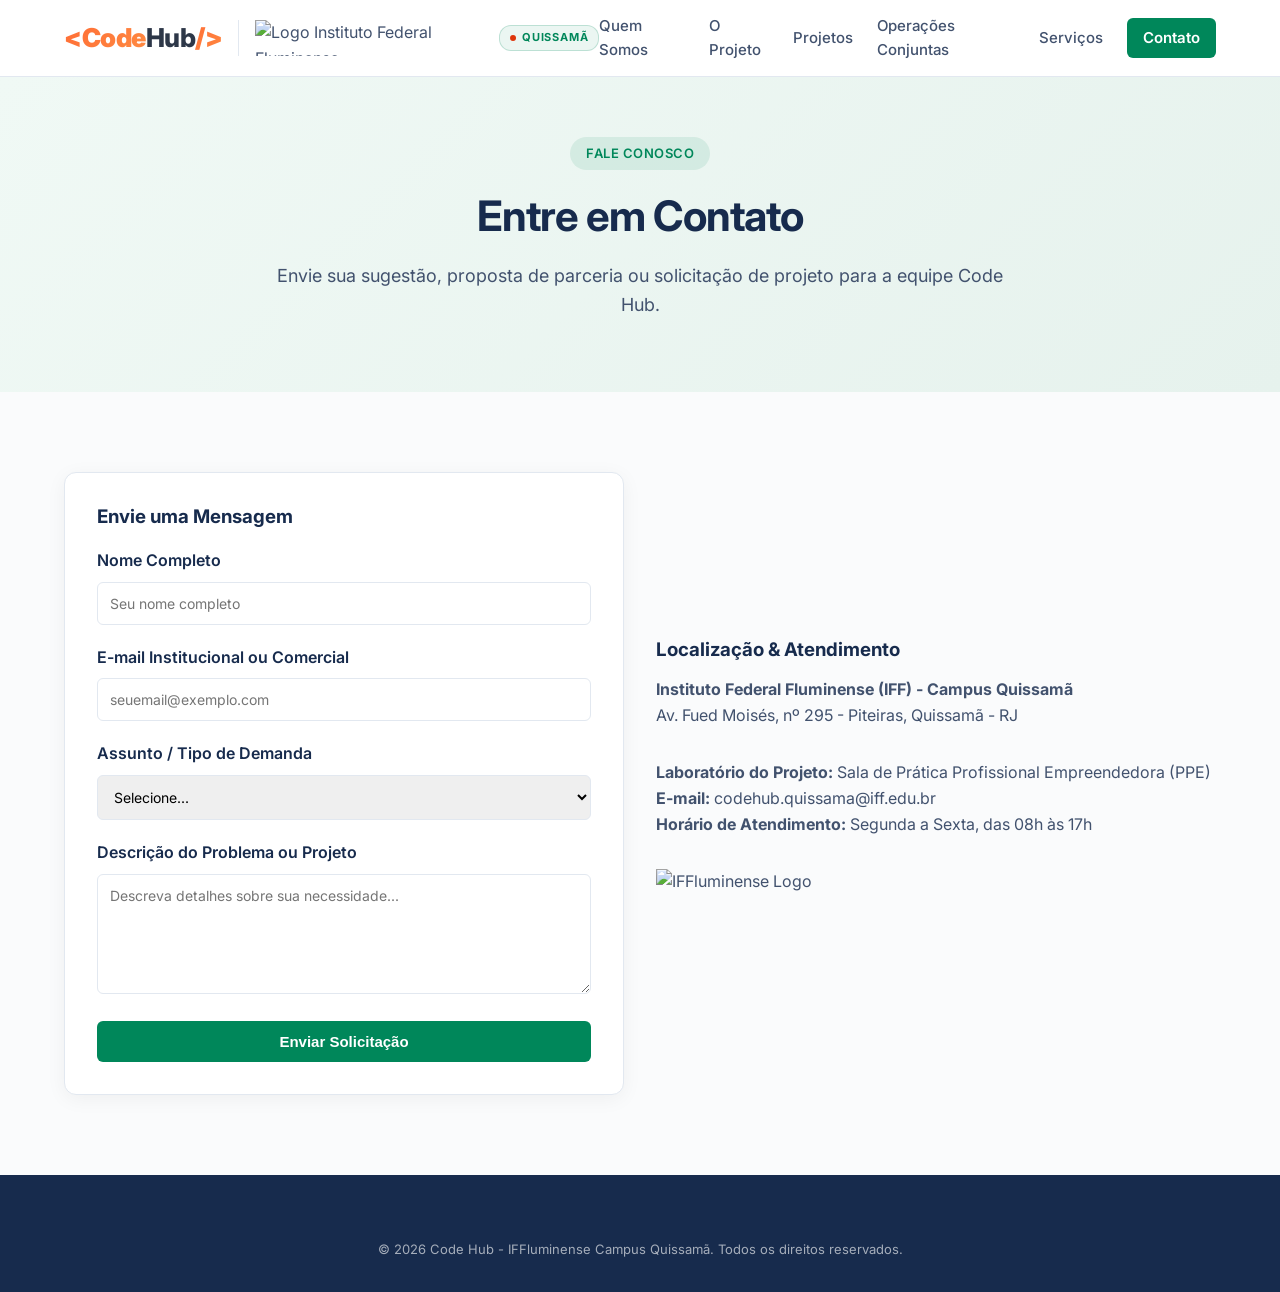
==== contato.html @ ef2cb18b "Create contato.html" ====
<!DOCTYPE html>
<html lang="pt-BR">
<head>
    <meta charset="UTF-8">
    <meta name="viewport" content="width=device-width, initial-scale=1.0">
    <title>Contato | Code Hub</title>
    <link rel="preconnect" href="https://fonts.googleapis.com">
    <link rel="preconnect" href="https://fonts.gstatic.com" crossorigin>
    <link href="https://fonts.googleapis.com/css2?family=Inter:wght@300;400;500;600;700;800;900&display=swap" rel="stylesheet">
    <link rel="stylesheet" href="index.css">
    <style>
        .form-group {
            margin-bottom: 20px;
        }
        .form-group label {
            display: block;
            font-weight: 600;
            margin-bottom: 8px;
            color: var(--dark-color);
        }
        .form-group input, .form-group textarea, .form-group select {
            width: 100%;
            padding: 12px;
            border: 1px solid var(--border-color);
            border-radius: var(--radius-sm);
            font-family: inherit;
            font-size: 14px;
        }
        .form-group textarea {
            resize: vertical;
            height: 120px;
        }
        .contact-box {
            background-color: var(--bg-card);
            padding: 32px;
            border-radius: var(--radius-md);
            border: 1px solid var(--border-color);
            box-shadow: var(--shadow-soft);
        }
    </style>
</head>
<body>

    <header class="navbar">
        <div class="container nav-container">
            <div class="brand-wrapper">
                <a href="index.html" class="brand-logo logo-3d">
                    <span class="logo-code">&lt;Code</span><span class="logo-hub">Hub</span><span class="logo-slash">/&gt;</span>
                </a>
                <div class="iff-brand-container">
                    <img src="logo-iff.png" alt="Logo Instituto Federal Fluminense" class="iff-logo-img">
                    <div class="iff-badge-discrete">
                        <span class="iff-dot"></span> Quissamã
                    </div>
                </div>
            </div>

            <nav class="nav-menu">
                <a href="quem-somos.html">Quem Somos</a>
                <a href="o-projeto.html">O Projeto</a>
                <a href="projetos.html">Projetos</a>
                <a href="operacoes.html">Operações Conjuntas</a>
                <a href="servicos.html">Serviços</a>
                <a href="contato.html" class="active btn-nav">Contato</a>
            </nav>
        </div>
    </header>

    <section class="hero" style="padding: 60px 0 40px 0;">
        <div class="container hero-content">
            <span class="badge">Fale Conosco</span>
            <h1>Entre em Contato</h1>
            <p>Envie sua sugestão, proposta de parceria ou solicitação de projeto para a equipe Code Hub.</p>
        </div>
    </section>

    <section class="section">
        <div class="container">
            <div class="grid grid-2">
                <!-- FORMULÁRIO -->
                <div class="contact-box">
                    <h3>Envie uma Mensagem</h3>
                    <form style="margin-top: 20px;" onsubmit="event.preventDefault(); alert('Mensagem enviada com sucesso! Em breve entraremos em contato.');">
                        <div class="form-group">
                            <label for="nome">Nome Completo</label>
                            <input type="text" id="nome" required placeholder="Seu nome completo">
                        </div>
                        <div class="form-group">
                            <label for="email">E-mail Institucional ou Comercial</label>
                            <input type="email" id="email" required placeholder="seuemail@exemplo.com">
                        </div>
                        <div class="form-group">
                            <label for="assunto">Assunto / Tipo de Demanda</label>
                            <select id="assunto" required>
                                <option value="">Selecione...</option>
                                <option value="sistema">Proposta de Novo Sistema</option>
                                <option value="parceria">Parceria / Operação Conjunta</option>
                                <option value="duvida">Dúvida / Informação</option>
                            </select>
                        </div>
                        <div class="form-group">
                            <label for="mensagem">Descrição do Problema ou Projeto</label>
                            <textarea id="mensagem" required placeholder="Descreva detalhes sobre sua necessidade..."></textarea>
                        </div>
                        <button type="submit" class="btn btn-primary" style="width: 100%;">Enviar Solicitação</button>
                    </form>
                </div>

                <!-- INFORMAÇÕES DE LOCALIZAÇÃO E CONTATO -->
                <div style="display: flex; flex-direction: column; justify-content: center;">
                    <h3>Localização &amp; Atendimento</h3>
                    <p class="mt-2"><strong>Instituto Federal Fluminense (IFF) - Campus Quissamã</strong></p>
                    <p>Av. Fued Moisés, nº 295 - Piteiras, Quissamã - RJ</p>

                    <div class="mt-4">
                        <p><strong>Laboratório do Projeto:</strong> Sala de Prática Profissional Empreendedora (PPE)</p>
                        <p><strong>E-mail:</strong> codehub.quissama@iff.edu.br</p>
                        <p><strong>Horário de Atendimento:</strong> Segunda a Sexta, das 08h às 17h</p>
                    </div>

                    <div class="mt-4">
                        <img src="logo-iff.png" alt="IFFluminense Logo" style="height: 60px; width: auto;">
                    </div>
                </div>
            </div>
        </div>
    </section>

    <footer class="footer">
        <div class="container">
            <div class="footer-bottom" style="margin-top: 0; padding-top: 0; border-top: none;">
                <p>&copy; 2026 Code Hub - IFFluminense Campus Quissamã. Todos os direitos reservados.</p>
            </div>
        </div>
    </footer>

</body>
</html>
---- index.css ----
/* ==========================================================================
   CODE HUB - HOSTER STYLE SHEET (index.css)
   Cores Globais: Inspiradas na identidade do IFF e no ecossistema tech clean
   ========================================================================== */

:root {
    --primary-color: #00875a;      /* Verde institucional IFF clean */
    --primary-dark: #006644;       /* Verde escuro para hover */
    --secondary-color: #0052cc;    /* Azul tech moderno */
    --dark-color: #172b4d;          /* Texto e títulos escuros */
    --body-color: #42526e;          /* Texto corrido */
    --bg-light: #f4f5f7;           /* Fundo levemente cinza clean */
    --bg-card: #ffffff;            /* Fundo branco limpo */
    --border-color: #e2e8f0;       /* Linhas e bordas suaves */
    --accent-red: #de350b;         /* Detalhe vermelho sutil estilo IFF */
    
    --radius-sm: 6px;
    --radius-md: 12px;
    --shadow-soft: 0 4px 20px rgba(0, 0, 0, 0.05);
    --shadow-hover: 0 8px 30px rgba(0, 0, 0, 0.12);
    --transition: all 0.3s ease;
}

/* Base e Reset */
* {
    margin: 0;
    padding: 0;
    box-sizing: border-box;
}

html {
    scroll-behavior: smooth;
}

body {
    font-family: 'Inter', -apple-system, BlinkMacSystemFont, sans-serif;
    color: var(--body-color);
    background-color: #fafbfc;
    line-height: 1.6;
}

h1, h2, h3, h4, h5, h6 {
    color: var(--dark-color);
    font-weight: 700;
    line-height: 1.25;
}

a {
    text-decoration: none;
    color: inherit;
}

ul {
    list-style: none;
}

img {
    max-width: 100%;
    height: auto;
    display: block;
}

/* Layout Containers */
.container {
    width: 100%;
    max-width: 1200px;
    margin: 0 auto;
    padding: 0 24px;
}

.section {
    padding: 80px 0;
}

.bg-light {
    background-color: var(--bg-light);
}

.mt-2 { margin-top: 16px; }
.mt-4 { margin-top: 32px; }
.mt-5 { margin-top: 48px; }

/* Grid System */
.grid {
    display: grid;
    gap: 32px;
}

.grid-2 { grid-template-columns: repeat(2, 1fr); }
.grid-3 { grid-template-columns: repeat(3, 1fr); }
.grid-4 { grid-template-columns: repeat(4, 1fr); }

/* Navigation Bar */
.navbar {
    position: sticky;
    top: 0;
    background-color: rgba(255, 255, 255, 0.98);
    backdrop-filter: blur(8px);
    border-bottom: 1px solid var(--border-color);
    z-index: 1000;
    padding: 14px 0;
}

.nav-container {
    display: flex;
    align-items: center;
    justify-content: space-between;
}

.brand-wrapper {
    display: flex;
    align-items: center;
    gap: 16px;
}

/* ==========================================================================
   LOGO CLEAN & DEFINIDA - CODE HUB
   ========================================================================== */
.logo-3d {
    font-size: 26px;
    font-weight: 800;
    letter-spacing: -0.5px;
    display: inline-flex;
    align-items: center;
    text-transform: none;
    transition: transform 0.3s ease;
}

.logo-3d:hover {
    transform: translateY(-1px);
}

.logo-3d .logo-code,
.logo-3d .logo-slash {
    background: linear-gradient(135deg, #FF6B35 0%, #FF8C42 100%);
    -webkit-background-clip: text;
    -webkit-text-fill-color: transparent;
    font-weight: 900;
}

.logo-3d .logo-hub {
    color: #2D3748;
    font-weight: 800;
}

/* LOGO OFICIAL IFF */
.iff-brand-container {
    display: flex;
    align-items: center;
    gap: 8px;
    border-left: 1px solid var(--border-color);
    padding-left: 16px;
}

.iff-logo-img {
    height: 36px;
    width: auto;
    object-fit: contain;
}

.iff-badge-discrete {
    display: flex;
    align-items: center;
    gap: 6px;
    font-size: 11px;
    font-weight: 700;
    letter-spacing: 0.8px;
    text-transform: uppercase;
    color: #00875a;
    background: rgba(0, 135, 90, 0.08);
    border: 1px solid rgba(0, 135, 90, 0.2);
    padding: 3px 10px;
    border-radius: 12px;
}

.iff-dot {
    width: 6px;
    height: 6px;
    background-color: #de350b;
    border-radius: 50%;
    display: inline-block;
}

.nav-menu {
    display: flex;
    align-items: center;
    gap: 24px;
}

.nav-menu a {
    font-weight: 500;
    font-size: 15px;
    color: var(--body-color);
    transition: var(--transition);
}

.nav-menu a:hover,
.nav-menu a.active {
    color: var(--primary-color);
    font-weight: 600;
}

/* Buttons */
.btn {
    display: inline-block;
    padding: 12px 24px;
    border-radius: var(--radius-sm);
    font-weight: 600;
    font-size: 15px;
    cursor: pointer;
    transition: var(--transition);
}

.btn-primary {
    background-color: var(--primary-color);
    color: #ffffff;
    border: none;
}

.btn-primary:hover {
    background-color: var(--primary-dark);
    transform: translateY(-2px);
}

.btn-outline {
    background-color: transparent;
    color: var(--dark-color);
    border: 1px solid var(--border-color);
}

.btn-outline:hover {
    background-color: var(--bg-light);
    border-color: var(--dark-color);
}

.btn-nav {
    background-color: var(--primary-color);
    color: #ffffff !important;
    padding: 8px 16px;
    border-radius: var(--radius-sm);
}

.btn-nav:hover {
    background-color: var(--primary-dark);
}

/* Hero Section */
.hero {
    padding: 100px 0 80px 0;
    background: linear-gradient(135deg, #f0f9f5 0%, #e6f2ed 100%);
    text-align: center;
}

.hero-content {
    max-width: 800px;
}

.badge {
    display: inline-block;
    background-color: rgba(0, 135, 90, 0.1);
    color: var(--primary-color);
    font-weight: 600;
    font-size: 13px;
    padding: 6px 16px;
    border-radius: 20px;
    margin-bottom: 20px;
    text-transform: uppercase;
    letter-spacing: 0.5px;
}

.hero h1 {
    font-size: 42px;
    margin-bottom: 20px;
    letter-spacing: -1px;
}

.hero p {
    font-size: 18px;
    margin-bottom: 32px;
}

.hero-buttons {
    display: flex;
    justify-content: center;
    gap: 16px;
}

/* Section Header Titles */
.section-title {
    text-align: center;
    max-width: 650px;
    margin: 0 auto 56px auto;
}

.section-title h2 {
    font-size: 32px;
    margin-bottom: 12px;
    letter-spacing: -0.5px;
}

.section-title p {
    font-size: 16px;
    color: #6b778c;
}

/* Cards & About Section */
.card-about {
    display: flex;
    flex-direction: column;
    justify-content: center;
}

.card-about h3 {
    font-size: 26px;
    margin-bottom: 16px;
}

.card-about p {
    margin-bottom: 16px;
}

.about-image-wrapper img {
    border-radius: var(--radius-md);
    box-shadow: var(--shadow-soft);
    object-fit: cover;
    width: 100%;
    height: 380px;
}

.card-pilar {
    background-color: var(--bg-card);
    padding: 32px;
    border-radius: var(--radius-md);
    border: 1px solid var(--border-color);
    box-shadow: var(--shadow-soft);
    transition: var(--transition);
}

.card-pilar:hover {
    transform: translateY(-5px);
    box-shadow: var(--shadow-hover);
}

.pilar-icon {
    font-size: 32px;
    margin-bottom: 16px;
}

.card-pilar h4 {
    font-size: 18px;
    margin-bottom: 10px;
}

/* Workflow & Organograma */
.workflow-list {
    margin-top: 24px;
}

.workflow-list li {
    display: flex;
    align-items: center;
    gap: 16px;
    margin-bottom: 16px;
    font-weight: 500;
}

.workflow-list span {
    background-color: var(--primary-color);
    color: #ffffff;
    width: 28px;
    height: 28px;
    border-radius: 50%;
    display: flex;
    align-items: center;
    justify-content: center;
    font-size: 13px;
    font-weight: 700;
    flex-shrink: 0;
}

.card-organograma {
    background-color: var(--bg-card);
    padding: 32px;
    border-radius: var(--radius-md);
    border: 1px solid var(--border-color);
}

.card-organograma h3 {
    font-size: 20px;
    margin-bottom: 24px;
    text-align: center;
}

.tree-node {
    padding: 12px;
    border-radius: var(--radius-sm);
    text-align: center;
    font-weight: 600;
    font-size: 14px;
    margin-bottom: 12px;
}

.tree-node.main {
    background-color: var(--dark-color);
    color: #ffffff;
}

.tree-node.coordinator {
    background-color: var(--primary-color);
    color: #ffffff;
}

.tree-grid {
    display: grid;
    grid-template-columns: repeat(2, 1fr);
    gap: 8px;
}

.tree-node.team {
    background-color: var(--bg-light);
    border: 1px solid var(--border-color);
    color: var(--dark-color);
    font-weight: 500;
    font-size: 13px;
}

/* Projetos */
.category-title {
    font-size: 20px;
    margin-bottom: 24px;
    display: flex;
    align-items: center;
    gap: 12px;
}

.badge-status {
    padding: 4px 12px;
    border-radius: 12px;
    font-size: 12px;
    font-weight: 700;
    text-transform: uppercase;
}

.status-andamento {
    background-color: #deebff;
    color: #0747a6;
}

.status-pretendido {
    background-color: #fffae6;
    color: #172b4d;
}

.status-concluido {
    background-color: #e3fcef;
    color: #006644;
}

.card-project {
    background-color: var(--bg-card);
    border-radius: var(--radius-md);
    border: 1px solid var(--border-color);
    overflow: hidden;
    box-shadow: var(--shadow-soft);
    transition: var(--transition);
}

.card-project:hover {
    transform: translateY(-4px);
    box-shadow: var(--shadow-hover);
}

.project-img-container img {
    height: 180px;
    width: 100%;
    object-fit: cover;
}

.project-body {
    padding: 24px;
}

.project-body h4 {
    font-size: 18px;
    margin-bottom: 10px;
}

.project-body p {
    font-size: 14px;
    margin-bottom: 16px;
}

.tag {
    display: inline-block;
    background-color: var(--bg-light);
    color: var(--body-color);
    font-size: 12px;
    padding: 4px 8px;
    border-radius: 4px;
    margin-right: 6px;
    font-weight: 500;
}

/* Operações Conjuntas */
.card-operacao {
    background-color: var(--bg-card);
    padding: 32px;
    border-radius: var(--radius-md);
    border: 1px solid var(--border-color);
}

.operacao-header {
    display: flex;
    align-items: center;
    gap: 12px;
    margin-bottom: 16px;
}

.operacao-header .icon {
    font-size: 28px;
}

.operacao-header h3 {
    font-size: 18px;
}

/* Serviços */
.card-service {
    background-color: var(--bg-card);
    padding: 24px;
    border-radius: var(--radius-sm);
    border: 1px solid var(--border-color);
    transition: var(--transition);
}

.card-service:hover {
    border-color: var(--primary-color);
}

.card-service h4 {
    font-size: 16px;
    margin-bottom: 8px;
}

.card-service p {
    font-size: 13px;
}

/* Footer */
.footer {
    background-color: var(--dark-color);
    color: #a5adba;
    padding: 64px 0 32px 0;
}

.footer-logo.logo-3d .logo-hub {
    color: #FFFFFF;
}

.footer-desc {
    margin-top: 16px;
    max-width: 400px;
    font-size: 14px;
}

.footer-contact h4 {
    color: #ffffff;
    font-size: 18px;
    margin-bottom: 8px;
}

.footer-contact p {
    font-size: 14px;
}

.footer-iff-brand {
    margin-top: 16px;
    display: flex;
    align-items: center;
    gap: 12px;
}

.footer-iff-img {
    height: 48px;
    width: auto;
    background: #ffffff;
    padding: 4px;
    border-radius: 4px;
}

.footer-bottom {
    margin-top: 48px;
    padding-top: 24px;
    border-top: 1px solid rgba(255, 255, 255, 0.1);
    text-align: center;
    font-size: 13px;
}

/* Responsividade / Mobile */
@media (max-width: 992px) {
    .grid-4 { grid-template-columns: repeat(2, 1fr); }
    .grid-3 { grid-template-columns: repeat(1, 1fr); }
    .hero h1 { font-size: 36px; }
}

@media (max-width: 768px) {
    .grid-2 { grid-template-columns: repeat(1, 1fr); }
    .nav-menu { display: none; }
    .hero h1 { font-size: 28px; }
    .hero p { font-size: 16px; }
    .section { padding: 48px 0; }
    .brand-wrapper { flex-direction: column; align-items: flex-start; gap: 8px; }
    .iff-brand-container { border-left: none; padding-left: 0; }
}
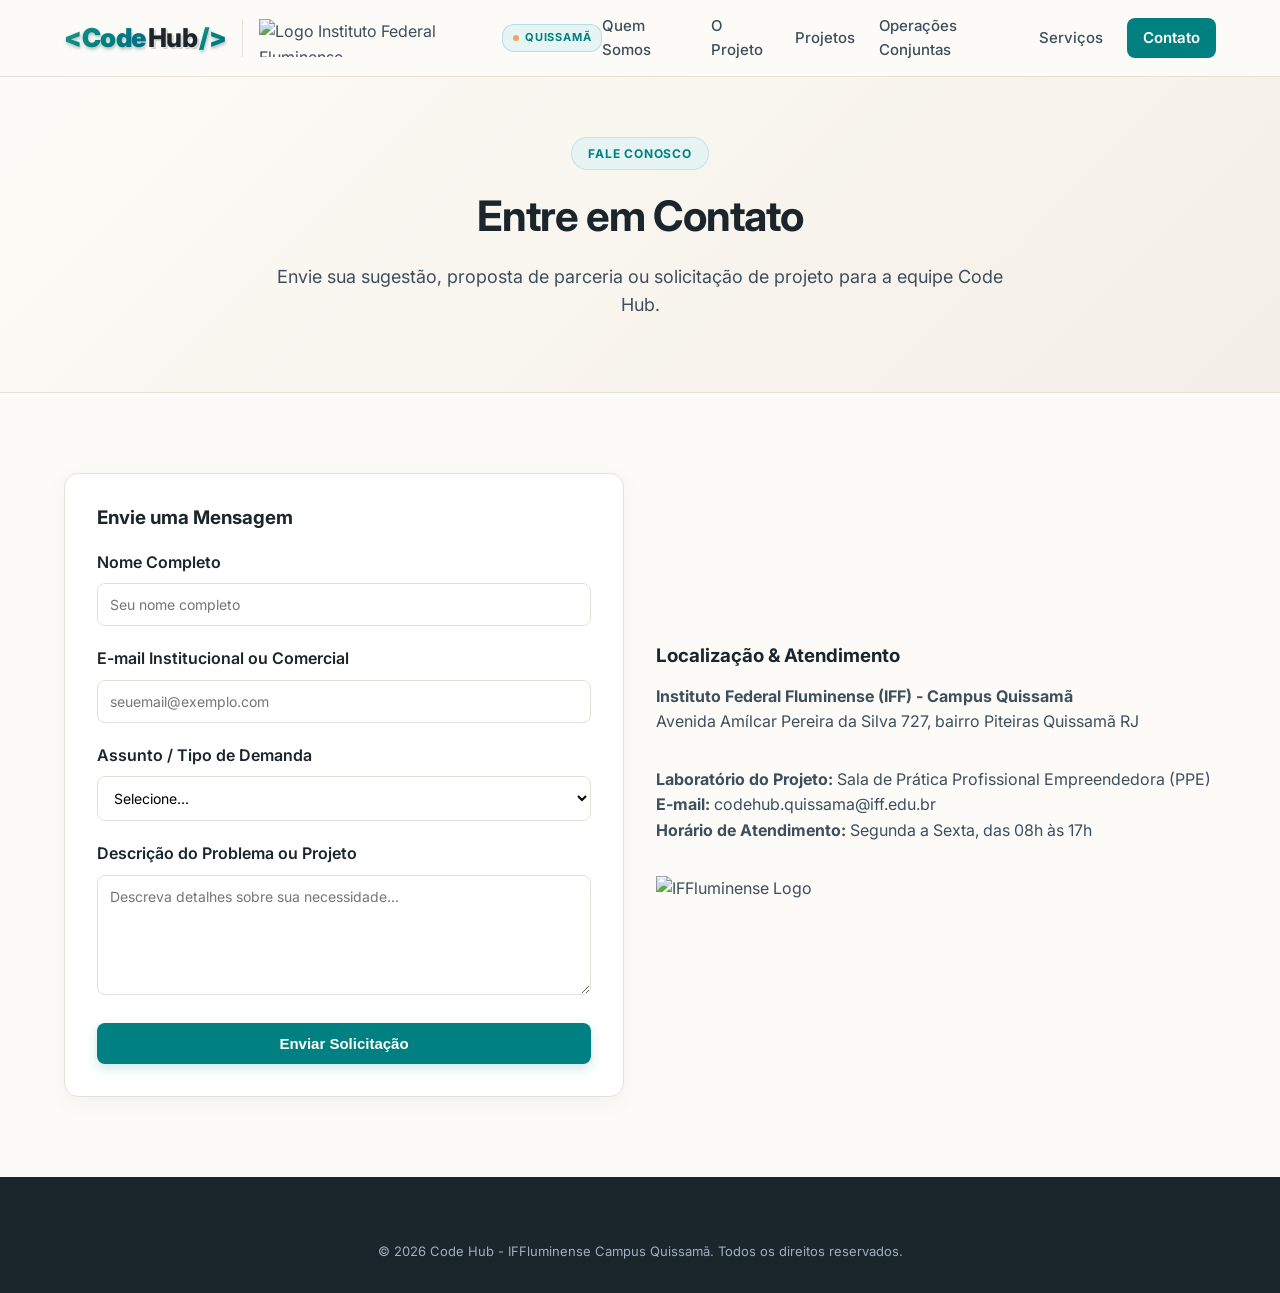
==== commit 62e17db1: "Update contato.html" ====
--- a/contato.html
+++ b/contato.html
@@ -25,6 +25,7 @@
             border-radius: var(--radius-sm);
             font-family: inherit;
             font-size: 14px;
+            background-color: #FFFFFF;
         }
         .form-group textarea {
             resize: vertical;
@@ -48,7 +49,7 @@
                     <span class="logo-code">&lt;Code</span><span class="logo-hub">Hub</span><span class="logo-slash">/&gt;</span>
                 </a>
                 <div class="iff-brand-container">
-                    <img src="logo-iff.png" alt="Logo Instituto Federal Fluminense" class="iff-logo-img">
+                    <img src="https://raw.githubusercontent.com/iff-quissama/marcas-iff/main/logo-iff.svg" alt="Logo Instituto Federal Fluminense" class="iff-logo-img">
                     <div class="iff-badge-discrete">
                         <span class="iff-dot"></span> Quissamã
                     </div>
@@ -106,11 +107,11 @@
                     </form>
                 </div>
 
-                <!-- INFORMAÇÕES DE LOCALIZAÇÃO E CONTATO -->
+                <!-- LOCALIZAÇÃO E CONTATO ATUALIZADOS -->
                 <div style="display: flex; flex-direction: column; justify-content: center;">
                     <h3>Localização &amp; Atendimento</h3>
                     <p class="mt-2"><strong>Instituto Federal Fluminense (IFF) - Campus Quissamã</strong></p>
-                    <p>Av. Fued Moisés, nº 295 - Piteiras, Quissamã - RJ</p>
+                    <p>Avenida Amílcar Pereira da Silva 727, bairro Piteiras Quissamã RJ</p>
 
                     <div class="mt-4">
                         <p><strong>Laboratório do Projeto:</strong> Sala de Prática Profissional Empreendedora (PPE)</p>
@@ -119,7 +120,7 @@
                     </div>
 
                     <div class="mt-4">
-                        <img src="logo-iff.png" alt="IFFluminense Logo" style="height: 60px; width: auto;">
+                        <img src="https://raw.githubusercontent.com/iff-quissama/marcas-iff/main/logo-iff.svg" alt="IFFluminense Logo" style="height: 50px; width: auto;">
                     </div>
                 </div>
             </div>
--- a/index.css
+++ b/index.css
@@ -1,24 +1,28 @@
 /* ==========================================================================
    CODE HUB - HOSTER STYLE SHEET (index.css)
-   Cores Globais: Inspiradas na identidade do IFF e no ecossistema tech clean
+   Paleta: Ciano, Creme Soft & Acentos Ambar/Laranja (Clean Tech 3D)
    ========================================================================== */
 
 :root {
-    --primary-color: #00875a;      /* Verde institucional IFF clean */
-    --primary-dark: #006644;       /* Verde escuro para hover */
-    --secondary-color: #0052cc;    /* Azul tech moderno */
-    --dark-color: #172b4d;          /* Texto e títulos escuros */
-    --body-color: #42526e;          /* Texto corrido */
-    --bg-light: #f4f5f7;           /* Fundo levemente cinza clean */
-    --bg-card: #ffffff;            /* Fundo branco limpo */
-    --border-color: #e2e8f0;       /* Linhas e bordas suaves */
-    --accent-red: #de350b;         /* Detalhe vermelho sutil estilo IFF */
+    /* Paleta Ciano & Creme */
+    --primary-color: #008080;      /* Ciano / Teal Elegante */
+    --primary-dark: #005F5F;       /* Ciano Escuro para Hover */
+    --primary-light: #E6F4F4;      /* Ciano Suave para Destaques */
+    --secondary-color: #028090;    /* Ciano Vivo */
+    --accent-color: #F4A261;       /* Âmbar Suave para Contrastes */
     
-    --radius-sm: 6px;
-    --radius-md: 12px;
-    --shadow-soft: 0 4px 20px rgba(0, 0, 0, 0.05);
-    --shadow-hover: 0 8px 30px rgba(0, 0, 0, 0.12);
-    --transition: all 0.3s ease;
+    --dark-color: #1A252C;          /* Azul Escuro / Grafite Próximo ao Preto */
+    --body-color: #3D4F5C;          /* Texto Corrido */
+    --bg-light: #F7F4EE;           /* Fundo Creme Leve */
+    --bg-body: #FDFBF7;            /* Fundo Geral Creme Soft */
+    --bg-card: #FFFFFF;            /* Fundo de Cards Branco Limpo */
+    --border-color: #E6E1D7;       /* Bordas em Tom Creme Suave */
+    
+    --radius-sm: 8px;
+    --radius-md: 14px;
+    --shadow-soft: 0 6px 20px rgba(0, 80, 80, 0.05);
+    --shadow-hover: 0 12px 30px rgba(0, 80, 80, 0.12);
+    --transition: all 0.3s cubic-bezier(0.16, 1, 0.3, 1);
 }
 
 /* Base e Reset */
@@ -35,7 +39,7 @@
 body {
     font-family: 'Inter', -apple-system, BlinkMacSystemFont, sans-serif;
     color: var(--body-color);
-    background-color: #fafbfc;
+    background-color: var(--bg-body);
     line-height: 1.6;
 }
 
@@ -94,8 +98,8 @@
 .navbar {
     position: sticky;
     top: 0;
-    background-color: rgba(255, 255, 255, 0.98);
-    backdrop-filter: blur(8px);
+    background-color: rgba(253, 251, 247, 0.95);
+    backdrop-filter: blur(10px);
     border-bottom: 1px solid var(--border-color);
     z-index: 1000;
     padding: 14px 0;
@@ -114,46 +118,50 @@
 }
 
 /* ==========================================================================
-   LOGO CLEAN & DEFINIDA - CODE HUB
+   LOGO CODE HUB - EFEITO 3D MODERNO
    ========================================================================== */
 .logo-3d {
     font-size: 26px;
-    font-weight: 800;
+    font-weight: 900;
     letter-spacing: -0.5px;
     display: inline-flex;
     align-items: center;
     text-transform: none;
-    transition: transform 0.3s ease;
+    transition: var(--transition);
+    perspective: 500px;
 }
 
 .logo-3d:hover {
-    transform: translateY(-1px);
+    transform: translateY(-2px) rotateX(10deg);
 }
 
 .logo-3d .logo-code,
 .logo-3d .logo-slash {
-    background: linear-gradient(135deg, #FF6B35 0%, #FF8C42 100%);
+    background: linear-gradient(135deg, #2A9D8F 0%, #008080 50%, #05668D 100%);
     -webkit-background-clip: text;
     -webkit-text-fill-color: transparent;
-    font-weight: 900;
+    text-shadow: 0 2px 4px rgba(0, 128, 128, 0.2);
+    filter: drop-shadow(1px 2px 1px rgba(0, 0, 0, 0.15));
 }
 
 .logo-3d .logo-hub {
-    color: #2D3748;
+    color: var(--dark-color);
     font-weight: 800;
+    text-shadow: 1px 1px 0px #E6E1D7, 2px 2px 0px rgba(26, 37, 44, 0.2);
+    margin: 0 2px;
 }
 
 /* LOGO OFICIAL IFF */
 .iff-brand-container {
     display: flex;
     align-items: center;
-    gap: 8px;
+    gap: 10px;
     border-left: 1px solid var(--border-color);
     padding-left: 16px;
 }
 
 .iff-logo-img {
-    height: 36px;
+    height: 38px;
     width: auto;
     object-fit: contain;
 }
@@ -166,17 +174,17 @@
     font-weight: 700;
     letter-spacing: 0.8px;
     text-transform: uppercase;
-    color: #00875a;
-    background: rgba(0, 135, 90, 0.08);
-    border: 1px solid rgba(0, 135, 90, 0.2);
-    padding: 3px 10px;
+    color: var(--primary-color);
+    background: var(--primary-light);
+    border: 1px solid rgba(0, 128, 128, 0.2);
+    padding: 4px 10px;
     border-radius: 12px;
 }
 
 .iff-dot {
     width: 6px;
     height: 6px;
-    background-color: #de350b;
+    background-color: var(--accent-color);
     border-radius: 50%;
     display: inline-block;
 }
@@ -215,11 +223,13 @@
     background-color: var(--primary-color);
     color: #ffffff;
     border: none;
+    box-shadow: 0 4px 12px rgba(0, 128, 128, 0.2);
 }
 
 .btn-primary:hover {
     background-color: var(--primary-dark);
     transform: translateY(-2px);
+    box-shadow: 0 6px 18px rgba(0, 128, 128, 0.3);
 }
 
 .btn-outline {
@@ -230,7 +240,8 @@
 
 .btn-outline:hover {
     background-color: var(--bg-light);
-    border-color: var(--dark-color);
+    border-color: var(--primary-color);
+    color: var(--primary-color);
 }
 
 .btn-nav {
@@ -246,9 +257,10 @@
 
 /* Hero Section */
 .hero {
-    padding: 100px 0 80px 0;
-    background: linear-gradient(135deg, #f0f9f5 0%, #e6f2ed 100%);
+    padding: 90px 0 70px 0;
+    background: linear-gradient(135deg, #FDFBF7 0%, #F4EFE6 100%);
     text-align: center;
+    border-bottom: 1px solid var(--border-color);
 }
 
 .hero-content {
@@ -257,15 +269,16 @@
 
 .badge {
     display: inline-block;
-    background-color: rgba(0, 135, 90, 0.1);
+    background-color: var(--primary-light);
     color: var(--primary-color);
-    font-weight: 600;
-    font-size: 13px;
+    font-weight: 700;
+    font-size: 12px;
     padding: 6px 16px;
     border-radius: 20px;
     margin-bottom: 20px;
     text-transform: uppercase;
-    letter-spacing: 0.5px;
+    letter-spacing: 0.8px;
+    border: 1px solid rgba(0, 128, 128, 0.15);
 }
 
 .hero h1 {
@@ -300,7 +313,7 @@
 
 .section-title p {
     font-size: 16px;
-    color: #6b778c;
+    color: #6C7A89;
 }
 
 /* Cards & About Section */
@@ -325,6 +338,7 @@
     object-fit: cover;
     width: 100%;
     height: 380px;
+    border: 1px solid var(--border-color);
 }
 
 .card-pilar {
@@ -339,6 +353,7 @@
 .card-pilar:hover {
     transform: translateY(-5px);
     box-shadow: var(--shadow-hover);
+    border-color: rgba(0, 128, 128, 0.3);
 }
 
 .pilar-icon {
@@ -442,18 +457,18 @@
 }
 
 .status-andamento {
-    background-color: #deebff;
-    color: #0747a6;
-}
-
-.status-pretendido {
-    background-color: #fffae6;
-    color: #172b4d;
+    background-color: var(--primary-light);
+    color: var(--primary-dark);
+}
+
+.status-pretendidos {
+    background-color: #FEF3C7;
+    color: #92400E;
 }
 
 .status-concluido {
-    background-color: #e3fcef;
-    color: #006644;
+    background-color: #D1FAE5;
+    color: #065F46;
 }
 
 .card-project {
@@ -499,6 +514,7 @@
     border-radius: 4px;
     margin-right: 6px;
     font-weight: 500;
+    border: 1px solid var(--border-color);
 }
 
 /* Operações Conjuntas */
@@ -535,6 +551,7 @@
 
 .card-service:hover {
     border-color: var(--primary-color);
+    box-shadow: var(--shadow-soft);
 }
 
 .card-service h4 {
@@ -549,12 +566,13 @@
 /* Footer */
 .footer {
     background-color: var(--dark-color);
-    color: #a5adba;
+    color: #A0AEC0;
     padding: 64px 0 32px 0;
 }
 
 .footer-logo.logo-3d .logo-hub {
     color: #FFFFFF;
+    text-shadow: 1px 1px 0px #008080;
 }
 
 .footer-desc {
@@ -581,11 +599,11 @@
 }
 
 .footer-iff-img {
-    height: 48px;
+    height: 44px;
     width: auto;
     background: #ffffff;
-    padding: 4px;
-    border-radius: 4px;
+    padding: 6px 12px;
+    border-radius: 6px;
 }
 
 .footer-bottom {
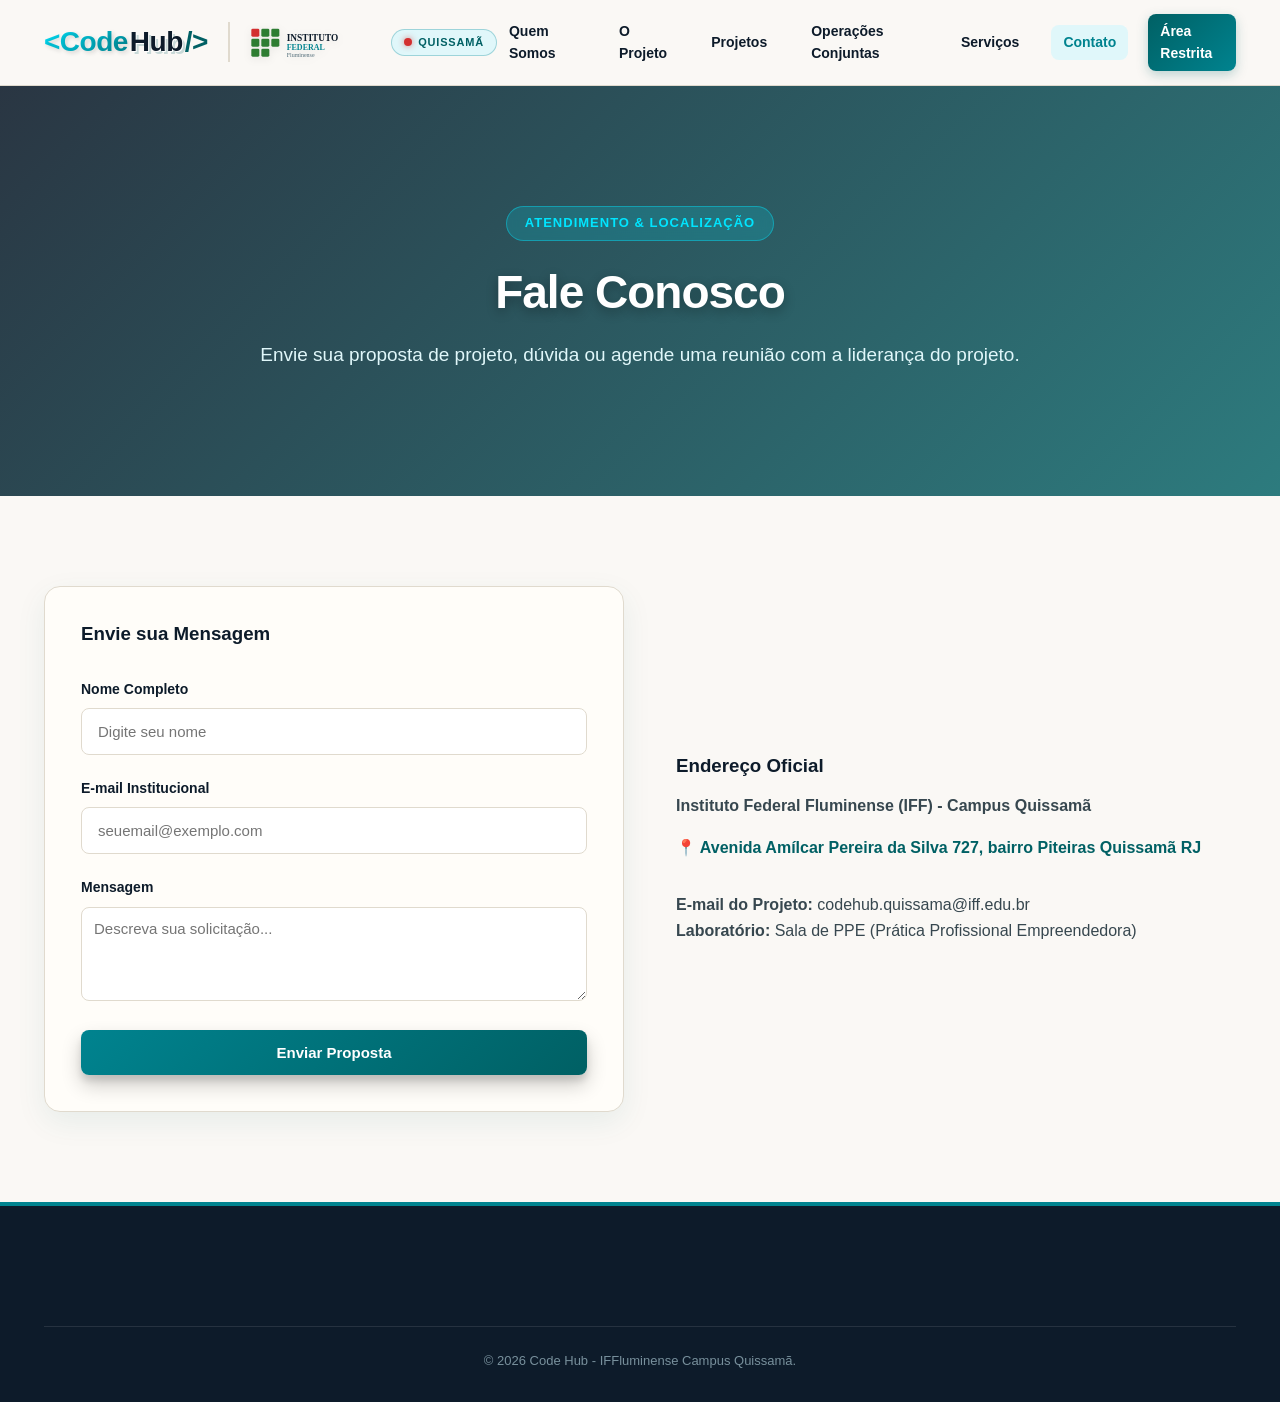
==== commit ea4b2843: "Update contato.html" ====
--- a/contato.html
+++ b/contato.html
@@ -4,124 +4,82 @@
     <meta charset="UTF-8">
     <meta name="viewport" content="width=device-width, initial-scale=1.0">
     <title>Contato | Code Hub</title>
-    <link rel="preconnect" href="https://fonts.googleapis.com">
-    <link rel="preconnect" href="https://fonts.gstatic.com" crossorigin>
-    <link href="https://fonts.googleapis.com/css2?family=Inter:wght@300;400;500;600;700;800;900&display=swap" rel="stylesheet">
     <link rel="stylesheet" href="index.css">
-    <style>
-        .form-group {
-            margin-bottom: 20px;
-        }
-        .form-group label {
-            display: block;
-            font-weight: 600;
-            margin-bottom: 8px;
-            color: var(--dark-color);
-        }
-        .form-group input, .form-group textarea, .form-group select {
-            width: 100%;
-            padding: 12px;
-            border: 1px solid var(--border-color);
-            border-radius: var(--radius-sm);
-            font-family: inherit;
-            font-size: 14px;
-            background-color: #FFFFFF;
-        }
-        .form-group textarea {
-            resize: vertical;
-            height: 120px;
-        }
-        .contact-box {
-            background-color: var(--bg-card);
-            padding: 32px;
-            border-radius: var(--radius-md);
-            border: 1px solid var(--border-color);
-            box-shadow: var(--shadow-soft);
-        }
-    </style>
 </head>
 <body>
 
     <header class="navbar">
         <div class="container nav-container">
             <div class="brand-wrapper">
-                <a href="index.html" class="brand-logo logo-3d">
+                <a href="index.html" class="logo-3d">
                     <span class="logo-code">&lt;Code</span><span class="logo-hub">Hub</span><span class="logo-slash">/&gt;</span>
                 </a>
                 <div class="iff-brand-container">
-                    <img src="https://raw.githubusercontent.com/iff-quissama/marcas-iff/main/logo-iff.svg" alt="Logo Instituto Federal Fluminense" class="iff-logo-img">
-                    <div class="iff-badge-discrete">
-                        <span class="iff-dot"></span> Quissamã
-                    </div>
+                    <svg class="iff-svg-logo" viewBox="0 0 200 60" fill="none" xmlns="http://www.w3.org/2000/svg">
+                        <rect x="5" y="10" width="12" height="12" rx="2" fill="#d32f2f"/>
+                        <rect x="20" y="10" width="12" height="12" rx="2" fill="#2e7d32"/>
+                        <rect x="5" y="25" width="12" height="12" rx="2" fill="#2e7d32"/>
+                        <rect x="20" y="25" width="12" height="12" rx="2" fill="#2e7d32"/>
+                        <rect x="5" y="40" width="12" height="12" rx="2" fill="#2e7d32"/>
+                        <rect x="20" y="40" width="12" height="12" rx="2" fill="#2e7d32"/>
+                        <rect x="35" y="10" width="12" height="12" rx="2" fill="#2e7d32"/>
+                        <rect x="35" y="25" width="12" height="12" rx="2" fill="#2e7d32"/>
+                        <text x="58" y="28" fill="#0d1b2a" font-family="Inter" font-weight="800" font-size="14">INSTITUTO</text>
+                        <text x="58" y="42" fill="#00838f" font-family="Inter" font-weight="700" font-size="12">FEDERAL</text>
+                        <text x="58" y="53" fill="#546e7a" font-family="Inter" font-weight="500" font-size="9">Fluminense</text>
+                    </svg>
+                    <div class="iff-badge-discrete"><span class="iff-dot"></span> Quissamã</div>
                 </div>
             </div>
-
             <nav class="nav-menu">
                 <a href="quem-somos.html">Quem Somos</a>
                 <a href="o-projeto.html">O Projeto</a>
                 <a href="projetos.html">Projetos</a>
                 <a href="operacoes.html">Operações Conjuntas</a>
                 <a href="servicos.html">Serviços</a>
-                <a href="contato.html" class="active btn-nav">Contato</a>
+                <a href="contato.html" class="active">Contato</a>
+                <a href="login.html" class="btn-nav-login">Área Restrita</a>
             </nav>
         </div>
     </header>
 
-    <section class="hero" style="padding: 60px 0 40px 0;">
+    <!-- HERO COM IMAGEM DE CONTATO -->
+    <section class="hero" style="background-image: url('https://images.unsplash.com/photo-1423666639041-f56000c27a9a?auto=format&fit=crop&w=1600&q=80');">
         <div class="container hero-content">
-            <span class="badge">Fale Conosco</span>
-            <h1>Entre em Contato</h1>
-            <p>Envie sua sugestão, proposta de parceria ou solicitação de projeto para a equipe Code Hub.</p>
+            <span class="badge">Atendimento &amp; Localização</span>
+            <h1>Fale Conosco</h1>
+            <p>Envie sua proposta de projeto, dúvida ou agende uma reunião com a liderança do projeto.</p>
         </div>
     </section>
 
     <section class="section">
         <div class="container">
             <div class="grid grid-2">
-                <!-- FORMULÁRIO -->
-                <div class="contact-box">
-                    <h3>Envie uma Mensagem</h3>
-                    <form style="margin-top: 20px;" onsubmit="event.preventDefault(); alert('Mensagem enviada com sucesso! Em breve entraremos em contato.');">
+                <div class="card-pilar">
+                    <h3>Envie sua Mensagem</h3>
+                    <form class="mt-4" onsubmit="event.preventDefault(); alert('Mensagem enviada com sucesso!');">
                         <div class="form-group">
-                            <label for="nome">Nome Completo</label>
-                            <input type="text" id="nome" required placeholder="Seu nome completo">
+                            <label>Nome Completo</label>
+                            <input type="text" required placeholder="Digite seu nome">
                         </div>
                         <div class="form-group">
-                            <label for="email">E-mail Institucional ou Comercial</label>
-                            <input type="email" id="email" required placeholder="seuemail@exemplo.com">
+                            <label>E-mail Institucional</label>
+                            <input type="email" required placeholder="seuemail@exemplo.com">
                         </div>
                         <div class="form-group">
-                            <label for="assunto">Assunto / Tipo de Demanda</label>
-                            <select id="assunto" required>
-                                <option value="">Selecione...</option>
-                                <option value="sistema">Proposta de Novo Sistema</option>
-                                <option value="parceria">Parceria / Operação Conjunta</option>
-                                <option value="duvida">Dúvida / Informação</option>
-                            </select>
+                            <label>Mensagem</label>
+                            <textarea rows="4" style="width: 100%; padding: 12px; border-radius: var(--radius-sm); border: 1px solid var(--border-color);" placeholder="Descreva sua solicitação..."></textarea>
                         </div>
-                        <div class="form-group">
-                            <label for="mensagem">Descrição do Problema ou Projeto</label>
-                            <textarea id="mensagem" required placeholder="Descreva detalhes sobre sua necessidade..."></textarea>
-                        </div>
-                        <button type="submit" class="btn btn-primary" style="width: 100%;">Enviar Solicitação</button>
+                        <button type="submit" class="btn btn-primary" style="width: 100%;">Enviar Proposta</button>
                     </form>
                 </div>
 
-                <!-- LOCALIZAÇÃO E CONTATO ATUALIZADOS -->
-                <div style="display: flex; flex-direction: column; justify-content: center;">
-                    <h3>Localização &amp; Atendimento</h3>
+                <div style="display: flex; flex-direction: column; justify-content: center; padding: 20px;">
+                    <h3>Endereço Oficial</h3>
                     <p class="mt-2"><strong>Instituto Federal Fluminense (IFF) - Campus Quissamã</strong></p>
-                    <p>Avenida Amílcar Pereira da Silva 727, bairro Piteiras Quissamã RJ</p>
-
-                    <div class="mt-4">
-                        <p><strong>Laboratório do Projeto:</strong> Sala de Prática Profissional Empreendedora (PPE)</p>
-                        <p><strong>E-mail:</strong> codehub.quissama@iff.edu.br</p>
-                        <p><strong>Horário de Atendimento:</strong> Segunda a Sexta, das 08h às 17h</p>
-                    </div>
-
-                    <div class="mt-4">
-                        <img src="https://raw.githubusercontent.com/iff-quissama/marcas-iff/main/logo-iff.svg" alt="IFFluminense Logo" style="height: 50px; width: auto;">
-                    </div>
+                    <p style="color: var(--cyan-dark); font-weight: 700;" class="mt-2">📍 Avenida Amílcar Pereira da Silva 727, bairro Piteiras Quissamã RJ</p>
+                    <p class="mt-4"><strong>E-mail do Projeto:</strong> codehub.quissama@iff.edu.br</p>
+                    <p><strong>Laboratório:</strong> Sala de PPE (Prática Profissional Empreendedora)</p>
                 </div>
             </div>
         </div>
@@ -129,8 +87,8 @@
 
     <footer class="footer">
         <div class="container">
-            <div class="footer-bottom" style="margin-top: 0; padding-top: 0; border-top: none;">
-                <p>&copy; 2026 Code Hub - IFFluminense Campus Quissamã. Todos os direitos reservados.</p>
+            <div class="footer-bottom">
+                <p>&copy; 2026 Code Hub - IFFluminense Campus Quissamã.</p>
             </div>
         </div>
     </footer>
--- a/index.css
+++ b/index.css
@@ -1,31 +1,34 @@
 /* ==========================================================================
-   CODE HUB - HOSTER STYLE SHEET (index.css)
-   Paleta: Ciano, Creme Soft & Acentos Ambar/Laranja (Clean Tech 3D)
+   CODE HUB - ESTILOS GLOBAIS & DESIGN SYSTEM (index.css)
+   Paleta: Ciano Deep & Cream Soft com Efeitos 3D, Glassmorphism e Imagens Hero
    ========================================================================== */
 
 :root {
-    /* Paleta Ciano & Creme */
-    --primary-color: #008080;      /* Ciano / Teal Elegante */
-    --primary-dark: #005F5F;       /* Ciano Escuro para Hover */
-    --primary-light: #E6F4F4;      /* Ciano Suave para Destaques */
-    --secondary-color: #028090;    /* Ciano Vivo */
-    --accent-color: #F4A261;       /* Âmbar Suave para Contrastes */
+    /* --- CORES PRINCIPAIS (CIANO & CREME) --- */
+    --cyan-primary: #00838f;        /* Ciano Elegante Principal */
+    --cyan-dark: #006064;           /* Ciano Escuro para botões e contrastes */
+    --cyan-light: #00e5ff;          /* Ciano Neve/Glow para detalhes 3D e accents */
+    --cyan-soft-bg: #e0f7fa;        /* Fundo Ciano muito suave */
     
-    --dark-color: #1A252C;          /* Azul Escuro / Grafite Próximo ao Preto */
-    --body-color: #3D4F5C;          /* Texto Corrido */
-    --bg-light: #F7F4EE;           /* Fundo Creme Leve */
-    --bg-body: #FDFBF7;            /* Fundo Geral Creme Soft */
-    --bg-card: #FFFFFF;            /* Fundo de Cards Branco Limpo */
-    --border-color: #E6E1D7;       /* Bordas em Tom Creme Suave */
+    --cream-bg: #faf8f5;            /* Creme Principal do Site */
+    --cream-card: #fffdf9;          /* Creme Claro para Cards */
+    --cream-darker: #f3efe6;        /* Creme para divisões e fundos secundários */
     
+    --dark-slate: #0d1b2a;          /* Azul Escuro / Grafite para textos e rodapés */
+    --body-text: #37474f;           /* Cor padrão de leitura */
+    --border-color: #e0dace;        /* Borda em tom creme/suave */
+    
+    /* --- EFEITOS E DIMENSÕES --- */
     --radius-sm: 8px;
-    --radius-md: 14px;
-    --shadow-soft: 0 6px 20px rgba(0, 80, 80, 0.05);
-    --shadow-hover: 0 12px 30px rgba(0, 80, 80, 0.12);
-    --transition: all 0.3s cubic-bezier(0.16, 1, 0.3, 1);
-}
-
-/* Base e Reset */
+    --radius-md: 16px;
+    --radius-lg: 24px;
+    --shadow-soft: 0 10px 30px rgba(0, 96, 100, 0.08);
+    --shadow-hover: 0 18px 40px rgba(0, 96, 100, 0.18);
+    --shadow-3d: 0 10px 20px rgba(0, 0, 0, 0.2), 0 6px 6px rgba(0, 0, 0, 0.1);
+    --transition: all 0.35s cubic-bezier(0.4, 0, 0.2, 1);
+}
+
+/* --- RESET E BASE --- */
 * {
     margin: 0;
     padding: 0;
@@ -37,16 +40,17 @@
 }
 
 body {
-    font-family: 'Inter', -apple-system, BlinkMacSystemFont, sans-serif;
-    color: var(--body-color);
-    background-color: var(--bg-body);
+    font-family: 'Inter', -apple-system, BlinkMacSystemFont, "Segoe UI", Roboto, sans-serif;
+    color: var(--body-text);
+    background-color: var(--cream-bg);
     line-height: 1.6;
+    overflow-x: hidden;
 }
 
 h1, h2, h3, h4, h5, h6 {
-    color: var(--dark-color);
-    font-weight: 700;
-    line-height: 1.25;
+    color: var(--dark-slate);
+    font-weight: 800;
+    line-height: 1.2;
 }
 
 a {
@@ -64,42 +68,37 @@
     display: block;
 }
 
-/* Layout Containers */
+/* --- CONTAINERS & GRID --- */
 .container {
     width: 100%;
-    max-width: 1200px;
+    max-width: 1240px;
     margin: 0 auto;
     padding: 0 24px;
 }
 
 .section {
-    padding: 80px 0;
-}
-
-.bg-light {
-    background-color: var(--bg-light);
-}
+    padding: 90px 0;
+}
+
+.grid {
+    display: grid;
+    gap: 32px;
+}
+
+.grid-2 { grid-template-columns: repeat(2, 1fr); }
+.grid-3 { grid-template-columns: repeat(3, 1fr); }
+.grid-4 { grid-template-columns: repeat(4, 1fr); }
 
 .mt-2 { margin-top: 16px; }
 .mt-4 { margin-top: 32px; }
 .mt-5 { margin-top: 48px; }
 
-/* Grid System */
-.grid {
-    display: grid;
-    gap: 32px;
-}
-
-.grid-2 { grid-template-columns: repeat(2, 1fr); }
-.grid-3 { grid-template-columns: repeat(3, 1fr); }
-.grid-4 { grid-template-columns: repeat(4, 1fr); }
-
-/* Navigation Bar */
+/* --- BARRA DE NAVEGAÇÃO (NAVBAR) --- */
 .navbar {
     position: sticky;
     top: 0;
-    background-color: rgba(253, 251, 247, 0.95);
-    backdrop-filter: blur(10px);
+    background: rgba(250, 248, 245, 0.92);
+    backdrop-filter: blur(12px);
     border-bottom: 1px solid var(--border-color);
     z-index: 1000;
     padding: 14px 0;
@@ -114,56 +113,63 @@
 .brand-wrapper {
     display: flex;
     align-items: center;
-    gap: 16px;
-}
-
-/* ==========================================================================
-   LOGO CODE HUB - EFEITO 3D MODERNO
-   ========================================================================== */
+    gap: 20px;
+}
+
+/* --- LOGO 3D AVANÇADA DA CODE HUB --- */
+.logo-3d-wrapper {
+    perspective: 1000px;
+}
+
 .logo-3d {
-    font-size: 26px;
+    font-size: 28px;
     font-weight: 900;
+    display: inline-flex;
+    align-items: center;
     letter-spacing: -0.5px;
-    display: inline-flex;
-    align-items: center;
     text-transform: none;
-    transition: var(--transition);
-    perspective: 500px;
+    position: relative;
+    transform-style: preserve-3d;
+    transition: transform 0.4s ease;
 }
 
 .logo-3d:hover {
-    transform: translateY(-2px) rotateX(10deg);
-}
-
-.logo-3d .logo-code,
-.logo-3d .logo-slash {
-    background: linear-gradient(135deg, #2A9D8F 0%, #008080 50%, #05668D 100%);
+    transform: rotateY(12deg) rotateX(6deg) scale(1.03);
+}
+
+.logo-code {
+    background: linear-gradient(135deg, #00e5ff 0%, #00838f 100%);
     -webkit-background-clip: text;
     -webkit-text-fill-color: transparent;
-    text-shadow: 0 2px 4px rgba(0, 128, 128, 0.2);
-    filter: drop-shadow(1px 2px 1px rgba(0, 0, 0, 0.15));
-}
-
-.logo-3d .logo-hub {
-    color: var(--dark-color);
-    font-weight: 800;
-    text-shadow: 1px 1px 0px #E6E1D7, 2px 2px 0px rgba(26, 37, 44, 0.2);
+    text-shadow: 2px 2px 4px rgba(0, 0, 0, 0.15);
+    font-weight: 900;
+}
+
+.logo-hub {
+    color: var(--dark-slate);
+    text-shadow: 1px 1px 0px #fff, 3px 3px 0px rgba(0, 96, 100, 0.2);
+    font-weight: 900;
     margin: 0 2px;
 }
 
-/* LOGO OFICIAL IFF */
+.logo-slash {
+    color: var(--cyan-dark);
+    font-weight: 900;
+}
+
+/* --- MARCA E LOGO VETORIAL DO IFF --- */
 .iff-brand-container {
     display: flex;
     align-items: center;
     gap: 10px;
-    border-left: 1px solid var(--border-color);
-    padding-left: 16px;
-}
-
-.iff-logo-img {
-    height: 38px;
+    border-left: 2px solid var(--border-color);
+    padding-left: 18px;
+}
+
+.iff-svg-logo {
+    height: 40px;
     width: auto;
-    object-fit: contain;
+    filter: drop-shadow(0px 2px 4px rgba(0,0,0,0.08));
 }
 
 .iff-badge-discrete {
@@ -171,450 +177,391 @@
     align-items: center;
     gap: 6px;
     font-size: 11px;
-    font-weight: 700;
+    font-weight: 800;
     letter-spacing: 0.8px;
     text-transform: uppercase;
-    color: var(--primary-color);
-    background: var(--primary-light);
-    border: 1px solid rgba(0, 128, 128, 0.2);
-    padding: 4px 10px;
-    border-radius: 12px;
+    color: var(--cyan-dark);
+    background: var(--cyan-soft-bg);
+    border: 1px solid rgba(0, 131, 143, 0.3);
+    padding: 4px 12px;
+    border-radius: 20px;
 }
 
 .iff-dot {
-    width: 6px;
-    height: 6px;
-    background-color: var(--accent-color);
+    width: 8px;
+    height: 8px;
+    background-color: #d32f2f; /* Vermelho característico IFF */
     border-radius: 50%;
     display: inline-block;
-}
-
+    box-shadow: 0 0 6px rgba(211, 47, 47, 0.6);
+}
+
+/* MENU DE NAVEGAÇÃO */
 .nav-menu {
     display: flex;
     align-items: center;
-    gap: 24px;
+    gap: 20px;
 }
 
 .nav-menu a {
-    font-weight: 500;
-    font-size: 15px;
-    color: var(--body-color);
+    font-weight: 600;
+    font-size: 14px;
+    color: var(--dark-slate);
+    padding: 6px 12px;
+    border-radius: var(--radius-sm);
     transition: var(--transition);
 }
 
 .nav-menu a:hover,
 .nav-menu a.active {
-    color: var(--primary-color);
-    font-weight: 600;
-}
-
-/* Buttons */
+    color: var(--cyan-primary);
+    background-color: var(--cyan-soft-bg);
+}
+
+.btn-nav-login {
+    background: linear-gradient(135deg, var(--cyan-dark) 0%, var(--cyan-primary) 100%);
+    color: #ffffff !important;
+    box-shadow: 0 4px 12px rgba(0, 96, 100, 0.25);
+}
+
+.btn-nav-login:hover {
+    transform: translateY(-2px);
+    box-shadow: 0 6px 16px rgba(0, 96, 100, 0.35);
+}
+
+/* --- BOTÕES ESTILIZADOS --- */
 .btn {
-    display: inline-block;
-    padding: 12px 24px;
+    display: inline-flex;
+    align-items: center;
+    justify-content: center;
+    gap: 8px;
+    padding: 14px 28px;
     border-radius: var(--radius-sm);
-    font-weight: 600;
+    font-weight: 700;
     font-size: 15px;
     cursor: pointer;
     transition: var(--transition);
+    border: none;
 }
 
 .btn-primary {
-    background-color: var(--primary-color);
+    background: linear-gradient(135deg, var(--cyan-primary) 0%, var(--cyan-dark) 100%);
     color: #ffffff;
-    border: none;
-    box-shadow: 0 4px 12px rgba(0, 128, 128, 0.2);
+    box-shadow: var(--shadow-3d);
 }
 
 .btn-primary:hover {
-    background-color: var(--primary-dark);
-    transform: translateY(-2px);
-    box-shadow: 0 6px 18px rgba(0, 128, 128, 0.3);
+    transform: translateY(-3px);
+    box-shadow: 0 12px 24px rgba(0, 96, 100, 0.3);
 }
 
 .btn-outline {
-    background-color: transparent;
-    color: var(--dark-color);
-    border: 1px solid var(--border-color);
+    background-color: rgba(255, 255, 255, 0.85);
+    color: var(--dark-slate);
+    border: 2px solid var(--border-color);
+    backdrop-filter: blur(4px);
 }
 
 .btn-outline:hover {
-    background-color: var(--bg-light);
-    border-color: var(--primary-color);
-    color: var(--primary-color);
-}
-
-.btn-nav {
-    background-color: var(--primary-color);
-    color: #ffffff !important;
-    padding: 8px 16px;
-    border-radius: var(--radius-sm);
-}
-
-.btn-nav:hover {
-    background-color: var(--primary-dark);
-}
-
-/* Hero Section */
+    background-color: var(--cream-card);
+    border-color: var(--cyan-primary);
+    color: var(--cyan-dark);
+}
+
+/* --- HERO SECTION COM IMAGEM DE FUNDO REVERSÍVEL --- */
 .hero {
-    padding: 90px 0 70px 0;
-    background: linear-gradient(135deg, #FDFBF7 0%, #F4EFE6 100%);
+    position: relative;
+    padding: 120px 0 90px 0;
+    background-size: cover;
+    background-position: center;
+    background-repeat: no-repeat;
+    color: #ffffff;
     text-align: center;
-    border-bottom: 1px solid var(--border-color);
+}
+
+/* Máscara/Overlay para garantir legibilidade dos textos sobre a imagem */
+.hero::before {
+    content: "";
+    position: absolute;
+    top: 0; left: 0; right: 0; bottom: 0;
+    background: linear-gradient(135deg, rgba(13, 27, 42, 0.88) 0%, rgba(0, 96, 100, 0.82) 100%);
+    z-index: 1;
 }
 
 .hero-content {
-    max-width: 800px;
+    position: relative;
+    z-index: 2;
+    max-width: 860px;
 }
 
 .badge {
     display: inline-block;
-    background-color: var(--primary-light);
-    color: var(--primary-color);
+    background: rgba(0, 229, 255, 0.18);
+    border: 1px solid rgba(0, 229, 255, 0.4);
+    color: #00e5ff;
     font-weight: 700;
-    font-size: 12px;
-    padding: 6px 16px;
-    border-radius: 20px;
-    margin-bottom: 20px;
+    font-size: 13px;
+    padding: 6px 18px;
+    border-radius: 30px;
+    margin-bottom: 24px;
     text-transform: uppercase;
-    letter-spacing: 0.8px;
-    border: 1px solid rgba(0, 128, 128, 0.15);
+    letter-spacing: 1px;
+    backdrop-filter: blur(6px);
 }
 
 .hero h1 {
-    font-size: 42px;
+    color: #ffffff;
+    font-size: 46px;
     margin-bottom: 20px;
     letter-spacing: -1px;
+    text-shadow: 0 4px 12px rgba(0,0,0,0.3);
 }
 
 .hero p {
-    font-size: 18px;
-    margin-bottom: 32px;
+    font-size: 19px;
+    margin-bottom: 36px;
+    color: #e0f7fa;
+    font-weight: 300;
 }
 
 .hero-buttons {
     display: flex;
     justify-content: center;
-    gap: 16px;
-}
-
-/* Section Header Titles */
+    gap: 18px;
+    flex-wrap: wrap;
+}
+
+/* --- TÍTULOS DE SEÇÕES --- */
 .section-title {
     text-align: center;
-    max-width: 650px;
-    margin: 0 auto 56px auto;
+    max-width: 700px;
+    margin: 0 auto 60px auto;
 }
 
 .section-title h2 {
-    font-size: 32px;
-    margin-bottom: 12px;
+    font-size: 36px;
+    margin-bottom: 14px;
     letter-spacing: -0.5px;
+    position: relative;
+    display: inline-block;
+}
+
+.section-title h2::after {
+    content: "";
+    display: block;
+    width: 60px;
+    height: 4px;
+    background: var(--cyan-primary);
+    margin: 8px auto 0 auto;
+    border-radius: 2px;
 }
 
 .section-title p {
-    font-size: 16px;
-    color: #6C7A89;
-}
-
-/* Cards & About Section */
-.card-about {
-    display: flex;
-    flex-direction: column;
-    justify-content: center;
-}
-
-.card-about h3 {
-    font-size: 26px;
-    margin-bottom: 16px;
-}
-
-.card-about p {
-    margin-bottom: 16px;
-}
-
-.about-image-wrapper img {
-    border-radius: var(--radius-md);
-    box-shadow: var(--shadow-soft);
-    object-fit: cover;
-    width: 100%;
-    height: 380px;
-    border: 1px solid var(--border-color);
-}
-
-.card-pilar {
-    background-color: var(--bg-card);
-    padding: 32px;
+    font-size: 17px;
+    color: #546e7a;
+}
+
+/* --- CARDS COM RECURSOS VISUAIS & GLASSMORPHISM --- */
+.card-pilar, .card-about, .card-service, .card-operacao, .card-project {
+    background-color: var(--cream-card);
+    padding: 36px;
     border-radius: var(--radius-md);
     border: 1px solid var(--border-color);
     box-shadow: var(--shadow-soft);
     transition: var(--transition);
-}
-
-.card-pilar:hover {
-    transform: translateY(-5px);
+    position: relative;
+    overflow: hidden;
+}
+
+.card-pilar::before, .card-service::before {
+    content: "";
+    position: absolute;
+    top: 0; left: 0; width: 100%; height: 4px;
+    background: linear-gradient(90deg, var(--cyan-primary), var(--cyan-light));
+    opacity: 0;
+    transition: var(--transition);
+}
+
+.card-pilar:hover, .card-service:hover, .card-operacao:hover, .card-project:hover {
+    transform: translateY(-8px);
     box-shadow: var(--shadow-hover);
-    border-color: rgba(0, 128, 128, 0.3);
+    border-color: rgba(0, 131, 143, 0.4);
+}
+
+.card-pilar:hover::before, .card-service:hover::before {
+    opacity: 1;
 }
 
 .pilar-icon {
-    font-size: 32px;
-    margin-bottom: 16px;
-}
-
-.card-pilar h4 {
-    font-size: 18px;
-    margin-bottom: 10px;
-}
-
-/* Workflow & Organograma */
-.workflow-list {
-    margin-top: 24px;
-}
-
-.workflow-list li {
-    display: flex;
-    align-items: center;
-    gap: 16px;
-    margin-bottom: 16px;
-    font-weight: 500;
-}
-
-.workflow-list span {
-    background-color: var(--primary-color);
-    color: #ffffff;
-    width: 28px;
-    height: 28px;
-    border-radius: 50%;
-    display: flex;
-    align-items: center;
-    justify-content: center;
-    font-size: 13px;
+    font-size: 38px;
+    margin-bottom: 18px;
+    display: inline-block;
+    padding: 12px;
+    background: var(--cyan-soft-bg);
+    border-radius: var(--radius-sm);
+}
+
+/* --- PROJETOS E PORTFÓLIO --- */
+.category-title {
+    font-size: 22px;
+    margin-bottom: 28px;
+    display: flex;
+    align-items: center;
+    justify-content: space-between;
+    padding-bottom: 12px;
+    border-bottom: 2px solid var(--border-color);
+}
+
+.badge-status {
+    padding: 6px 14px;
+    border-radius: 20px;
+    font-size: 12px;
+    font-weight: 800;
+    text-transform: uppercase;
+}
+
+.status-andamento { background-color: #e0f7fa; color: #006064; }
+.status-pretendidos { background-color: #fff3e0; color: #e65100; }
+.status-concluido { background-color: #e8f5e9; color: #2e7d32; }
+
+.project-img-container {
+    height: 200px;
+    overflow: hidden;
+    position: relative;
+}
+
+.project-img-container img {
+    width: 100%;
+    height: 100%;
+    object-fit: cover;
+    transition: transform 0.5s ease;
+}
+
+.card-project:hover .project-img-container img {
+    transform: scale(1.08);
+}
+
+.project-body {
+    padding: 24px;
+}
+
+.tag {
+    display: inline-block;
+    background-color: var(--cyan-soft-bg);
+    color: var(--cyan-dark);
+    font-size: 12px;
+    padding: 4px 10px;
+    border-radius: 6px;
+    margin-right: 6px;
     font-weight: 700;
-    flex-shrink: 0;
-}
-
+}
+
+/* --- ORGANOGRAMA DA MINIEMPRESA --- */
 .card-organograma {
-    background-color: var(--bg-card);
-    padding: 32px;
+    background-color: var(--cream-card);
+    padding: 36px;
     border-radius: var(--radius-md);
     border: 1px solid var(--border-color);
-}
-
-.card-organograma h3 {
-    font-size: 20px;
-    margin-bottom: 24px;
-    text-align: center;
+    box-shadow: var(--shadow-soft);
 }
 
 .tree-node {
-    padding: 12px;
+    padding: 14px;
     border-radius: var(--radius-sm);
     text-align: center;
-    font-weight: 600;
+    font-weight: 700;
     font-size: 14px;
     margin-bottom: 12px;
-}
-
-.tree-node.main {
-    background-color: var(--dark-color);
+    box-shadow: 0 4px 10px rgba(0,0,0,0.05);
+}
+
+.tree-node.main { background-color: var(--dark-slate); color: #ffffff; }
+.tree-node.coordinator { background-color: var(--cyan-dark); color: #ffffff; }
+.tree-node.team { background-color: var(--cyan-soft-bg); color: var(--cyan-dark); border: 1px solid rgba(0,131,143,0.2); }
+
+/* --- TELA DE LOGIN ESTILIZADA --- */
+.login-wrapper {
+    max-width: 480px;
+    margin: 0 auto;
+    background: var(--cream-card);
+    padding: 40px;
+    border-radius: var(--radius-lg);
+    border: 1px solid var(--border-color);
+    box-shadow: var(--shadow-hover);
+}
+
+.form-group {
+    margin-bottom: 22px;
+}
+
+.form-group label {
+    display: block;
+    font-weight: 700;
+    font-size: 14px;
+    margin-bottom: 8px;
+    color: var(--dark-slate);
+}
+
+.form-group input, .form-group select, .form-group textarea {
+    width: 100%;
+    padding: 14px 16px;
+    border: 1px solid var(--border-color);
+    border-radius: var(--radius-sm);
+    background-color: #ffffff;
+    font-family: inherit;
+    font-size: 15px;
+    color: var(--dark-slate);
+    transition: var(--transition);
+}
+
+.form-group input:focus, .form-group select:focus, .form-group textarea:focus {
+    outline: none;
+    border-color: var(--cyan-primary);
+    box-shadow: 0 0 0 4px rgba(0, 131, 143, 0.15);
+}
+
+/* --- RODAPÉ (FOOTER) --- */
+.footer {
+    background-color: var(--dark-slate);
+    color: #b0bec5;
+    padding: 70px 0 30px 0;
+    border-top: 4px solid var(--cyan-primary);
+}
+
+.footer-logo .logo-hub {
     color: #ffffff;
-}
-
-.tree-node.coordinator {
-    background-color: var(--primary-color);
-    color: #ffffff;
-}
-
-.tree-grid {
-    display: grid;
-    grid-template-columns: repeat(2, 1fr);
-    gap: 8px;
-}
-
-.tree-node.team {
-    background-color: var(--bg-light);
-    border: 1px solid var(--border-color);
-    color: var(--dark-color);
-    font-weight: 500;
-    font-size: 13px;
-}
-
-/* Projetos */
-.category-title {
-    font-size: 20px;
-    margin-bottom: 24px;
-    display: flex;
-    align-items: center;
-    gap: 12px;
-}
-
-.badge-status {
-    padding: 4px 12px;
-    border-radius: 12px;
-    font-size: 12px;
-    font-weight: 700;
-    text-transform: uppercase;
-}
-
-.status-andamento {
-    background-color: var(--primary-light);
-    color: var(--primary-dark);
-}
-
-.status-pretendidos {
-    background-color: #FEF3C7;
-    color: #92400E;
-}
-
-.status-concluido {
-    background-color: #D1FAE5;
-    color: #065F46;
-}
-
-.card-project {
-    background-color: var(--bg-card);
-    border-radius: var(--radius-md);
-    border: 1px solid var(--border-color);
-    overflow: hidden;
-    box-shadow: var(--shadow-soft);
-    transition: var(--transition);
-}
-
-.card-project:hover {
-    transform: translateY(-4px);
-    box-shadow: var(--shadow-hover);
-}
-
-.project-img-container img {
-    height: 180px;
-    width: 100%;
-    object-fit: cover;
-}
-
-.project-body {
-    padding: 24px;
-}
-
-.project-body h4 {
-    font-size: 18px;
-    margin-bottom: 10px;
-}
-
-.project-body p {
-    font-size: 14px;
-    margin-bottom: 16px;
-}
-
-.tag {
-    display: inline-block;
-    background-color: var(--bg-light);
-    color: var(--body-color);
-    font-size: 12px;
-    padding: 4px 8px;
-    border-radius: 4px;
-    margin-right: 6px;
-    font-weight: 500;
-    border: 1px solid var(--border-color);
-}
-
-/* Operações Conjuntas */
-.card-operacao {
-    background-color: var(--bg-card);
-    padding: 32px;
-    border-radius: var(--radius-md);
-    border: 1px solid var(--border-color);
-}
-
-.operacao-header {
-    display: flex;
-    align-items: center;
-    gap: 12px;
-    margin-bottom: 16px;
-}
-
-.operacao-header .icon {
-    font-size: 28px;
-}
-
-.operacao-header h3 {
-    font-size: 18px;
-}
-
-/* Serviços */
-.card-service {
-    background-color: var(--bg-card);
-    padding: 24px;
-    border-radius: var(--radius-sm);
-    border: 1px solid var(--border-color);
-    transition: var(--transition);
-}
-
-.card-service:hover {
-    border-color: var(--primary-color);
-    box-shadow: var(--shadow-soft);
-}
-
-.card-service h4 {
-    font-size: 16px;
-    margin-bottom: 8px;
-}
-
-.card-service p {
-    font-size: 13px;
-}
-
-/* Footer */
-.footer {
-    background-color: var(--dark-color);
-    color: #A0AEC0;
-    padding: 64px 0 32px 0;
-}
-
-.footer-logo.logo-3d .logo-hub {
-    color: #FFFFFF;
-    text-shadow: 1px 1px 0px #008080;
 }
 
 .footer-desc {
     margin-top: 16px;
-    max-width: 400px;
+    max-width: 420px;
     font-size: 14px;
+    line-height: 1.7;
 }
 
 .footer-contact h4 {
     color: #ffffff;
-    font-size: 18px;
-    margin-bottom: 8px;
-}
-
-.footer-contact p {
-    font-size: 14px;
+    font-size: 20px;
+    margin-bottom: 12px;
 }
 
 .footer-iff-brand {
-    margin-top: 16px;
-    display: flex;
-    align-items: center;
-    gap: 12px;
-}
-
-.footer-iff-img {
-    height: 44px;
-    width: auto;
-    background: #ffffff;
-    padding: 6px 12px;
-    border-radius: 6px;
+    margin-top: 20px;
+    display: flex;
+    align-items: center;
+    gap: 14px;
 }
 
 .footer-bottom {
-    margin-top: 48px;
+    margin-top: 50px;
     padding-top: 24px;
     border-top: 1px solid rgba(255, 255, 255, 0.1);
     text-align: center;
     font-size: 13px;
-}
-
-/* Responsividade / Mobile */
+    color: #78909c;
+}
+
+/* RESPONSIVIDADE */
 @media (max-width: 992px) {
     .grid-4 { grid-template-columns: repeat(2, 1fr); }
     .grid-3 { grid-template-columns: repeat(1, 1fr); }
@@ -624,9 +571,7 @@
 @media (max-width: 768px) {
     .grid-2 { grid-template-columns: repeat(1, 1fr); }
     .nav-menu { display: none; }
-    .hero h1 { font-size: 28px; }
-    .hero p { font-size: 16px; }
-    .section { padding: 48px 0; }
-    .brand-wrapper { flex-direction: column; align-items: flex-start; gap: 8px; }
+    .hero h1 { font-size: 30px; }
+    .brand-wrapper { flex-direction: column; align-items: flex-start; gap: 10px; }
     .iff-brand-container { border-left: none; padding-left: 0; }
 }
